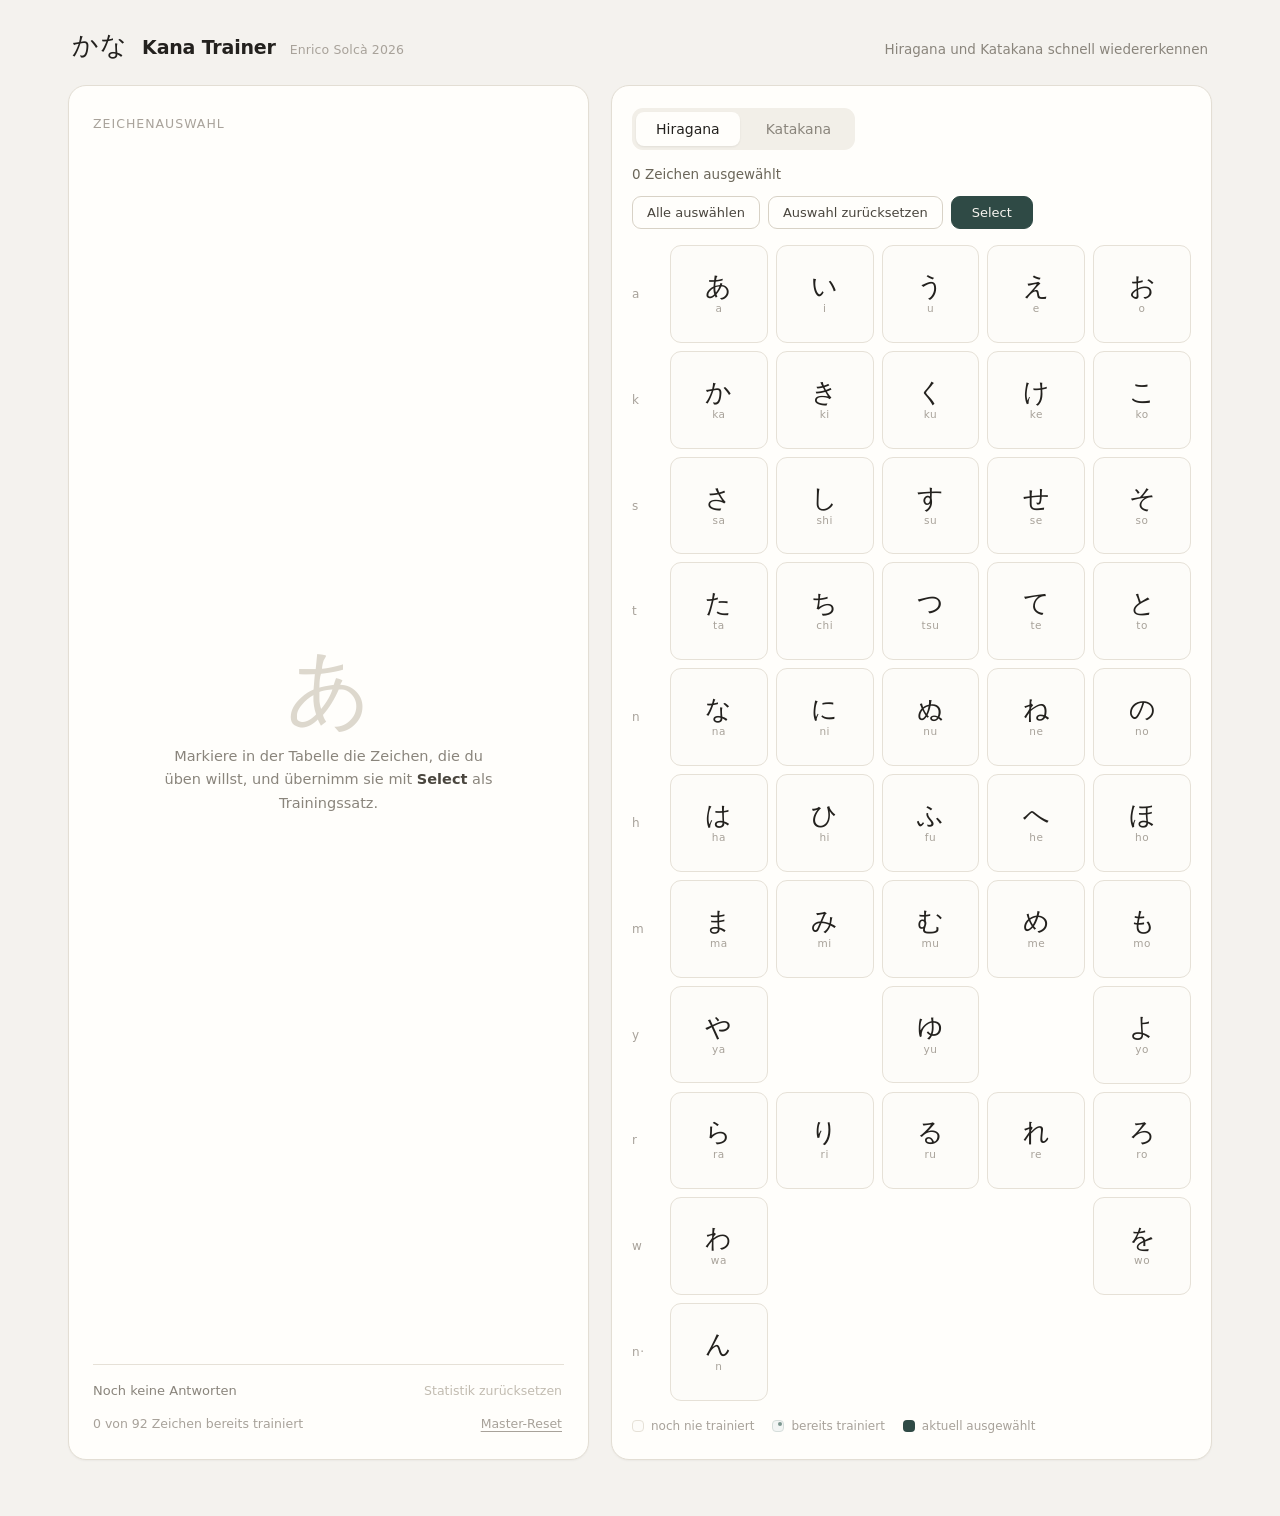
==== index.html @ 20173b99 "Kana-Trainer: Hiragana und Katakana wiedererkennen Einzelne HTML-Seite ohne Abhängigkeiten. Zeichen " ====
<!DOCTYPE html>
<html lang="de">
<head>
<meta charset="utf-8">
<meta http-equiv="refresh" content="0; url=Kana-Trainer.html">
<title>Kana Trainer</title>
</head>
<body><a href="Kana-Trainer.html">Zum Kana Trainer</a></body>
</html>
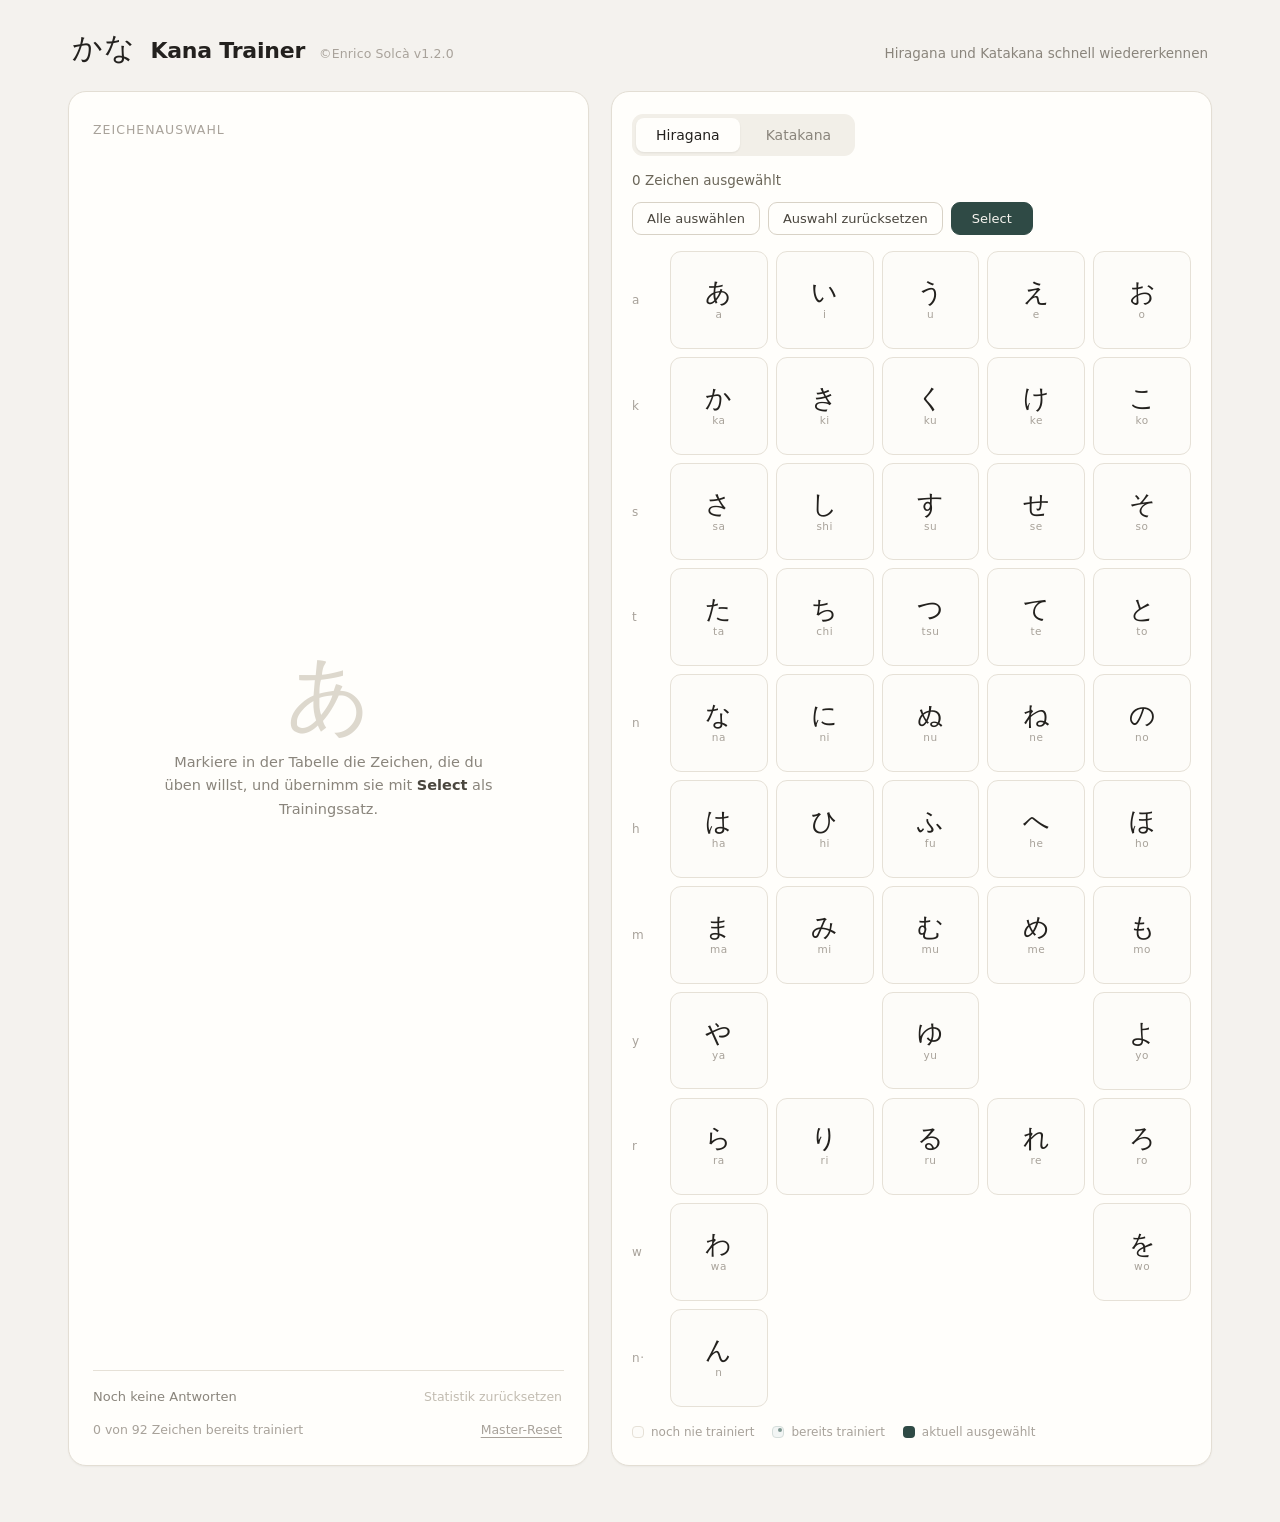
==== commit eaf98ebf: "Offline-Betrieb als Home-Bildschirm-App (v1.2.0) - Web-App-Manifest und App-Icon (あ) fuer "Zum Home-" ====
--- a/index.html
+++ b/index.html
@@ -4,6 +4,8 @@
 <meta charset="utf-8">
 <meta http-equiv="refresh" content="0; url=Kana-Trainer.html">
 <title>Kana Trainer</title>
+<link rel="manifest" href="manifest.webmanifest">
+<link rel="apple-touch-icon" href="apple-touch-icon.png">
 </head>
 <body><a href="Kana-Trainer.html">Zum Kana Trainer</a></body>
 </html>
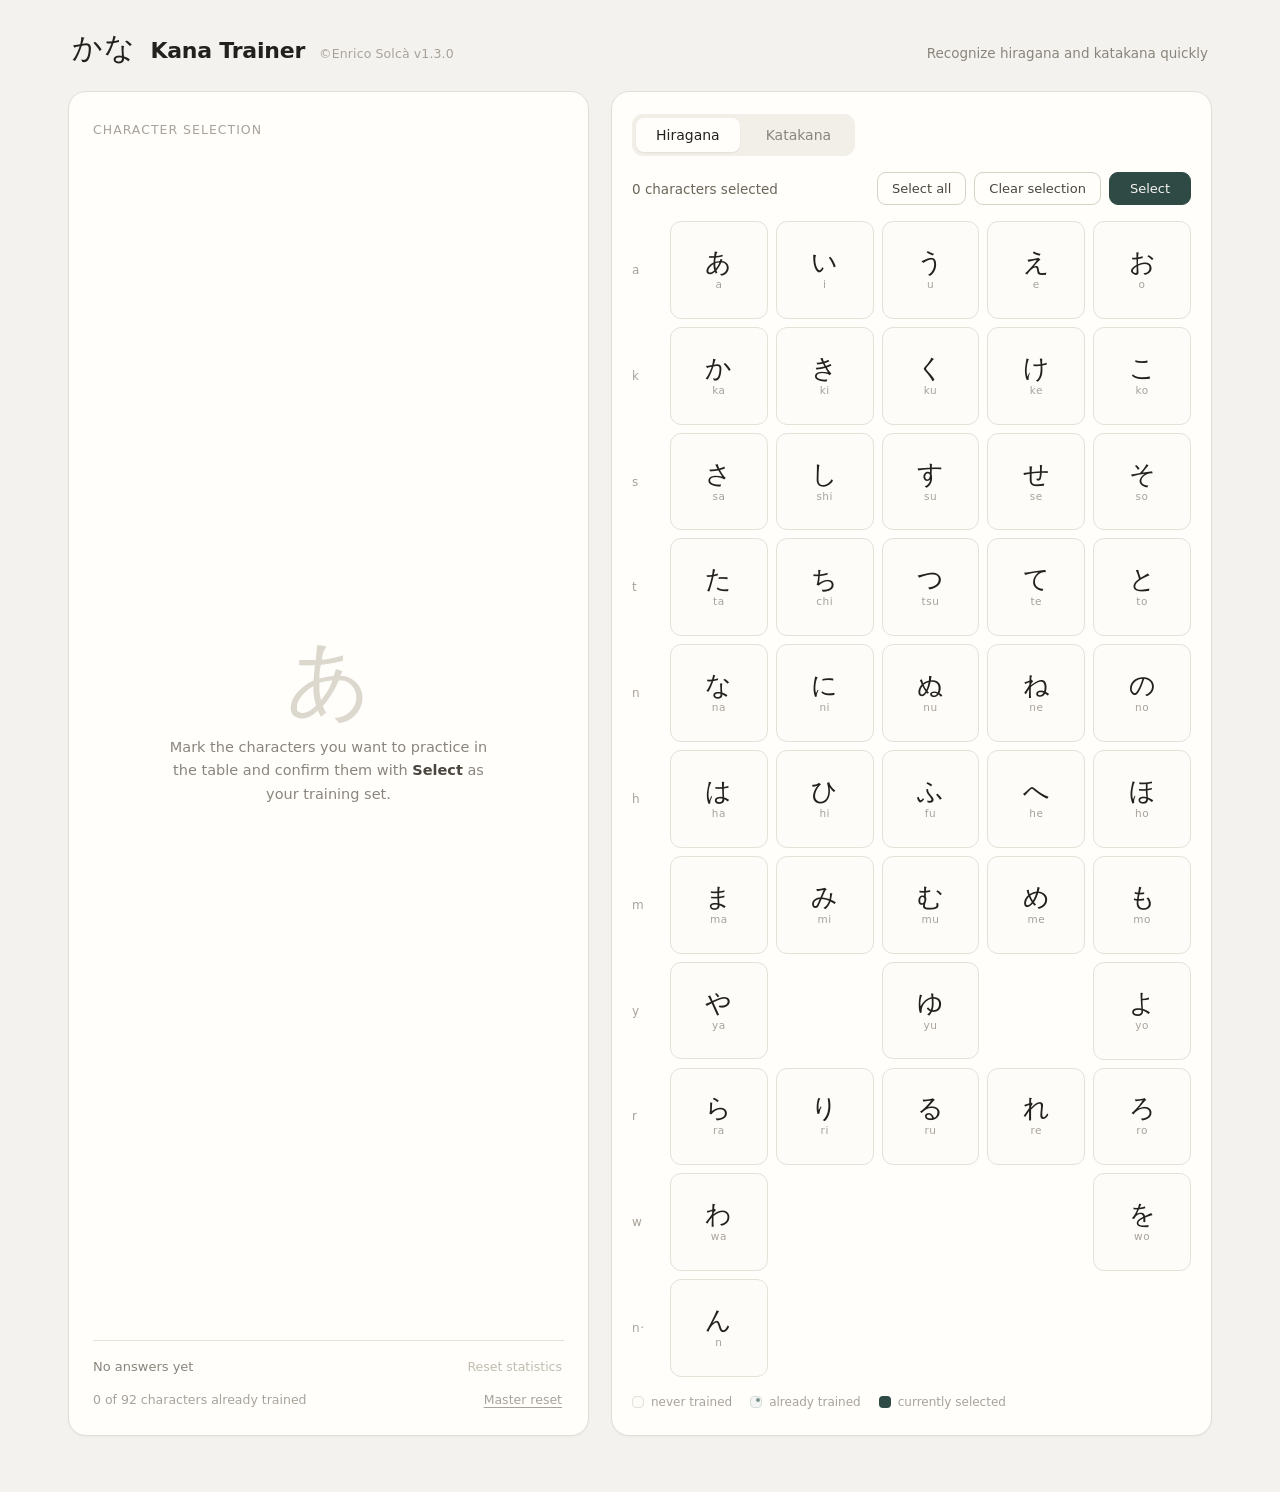
==== commit 2691de98: "Oberfläche komplett englisch (v1.3.0) - Alle Knöpfe, Links und Dialoge englisch (End training, Start" ====
--- a/index.html
+++ b/index.html
@@ -1,5 +1,5 @@
 <!DOCTYPE html>
-<html lang="de">
+<html lang="en">
 <head>
 <meta charset="utf-8">
 <meta http-equiv="refresh" content="0; url=Kana-Trainer.html">
@@ -7,5 +7,5 @@
 <link rel="manifest" href="manifest.webmanifest">
 <link rel="apple-touch-icon" href="apple-touch-icon.png">
 </head>
-<body><a href="Kana-Trainer.html">Zum Kana Trainer</a></body>
+<body><a href="Kana-Trainer.html">Open Kana Trainer</a></body>
 </html>
